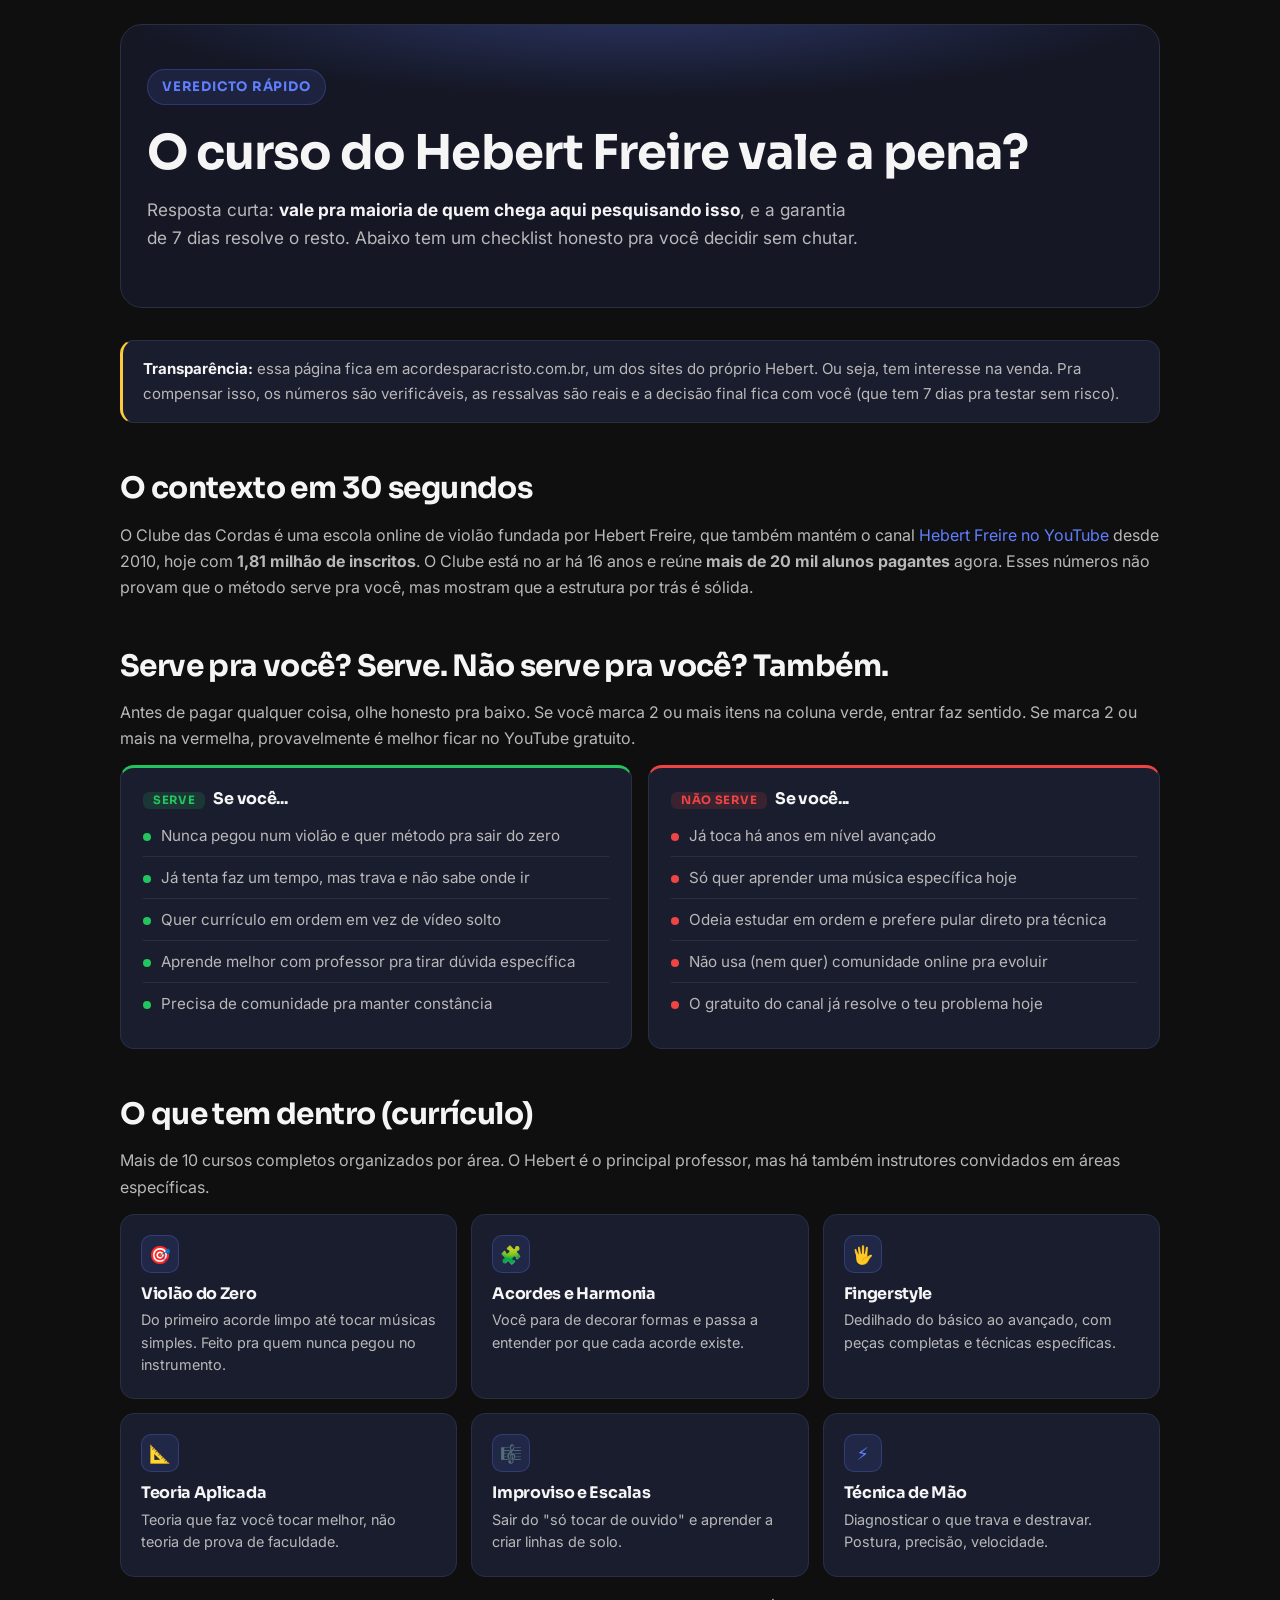
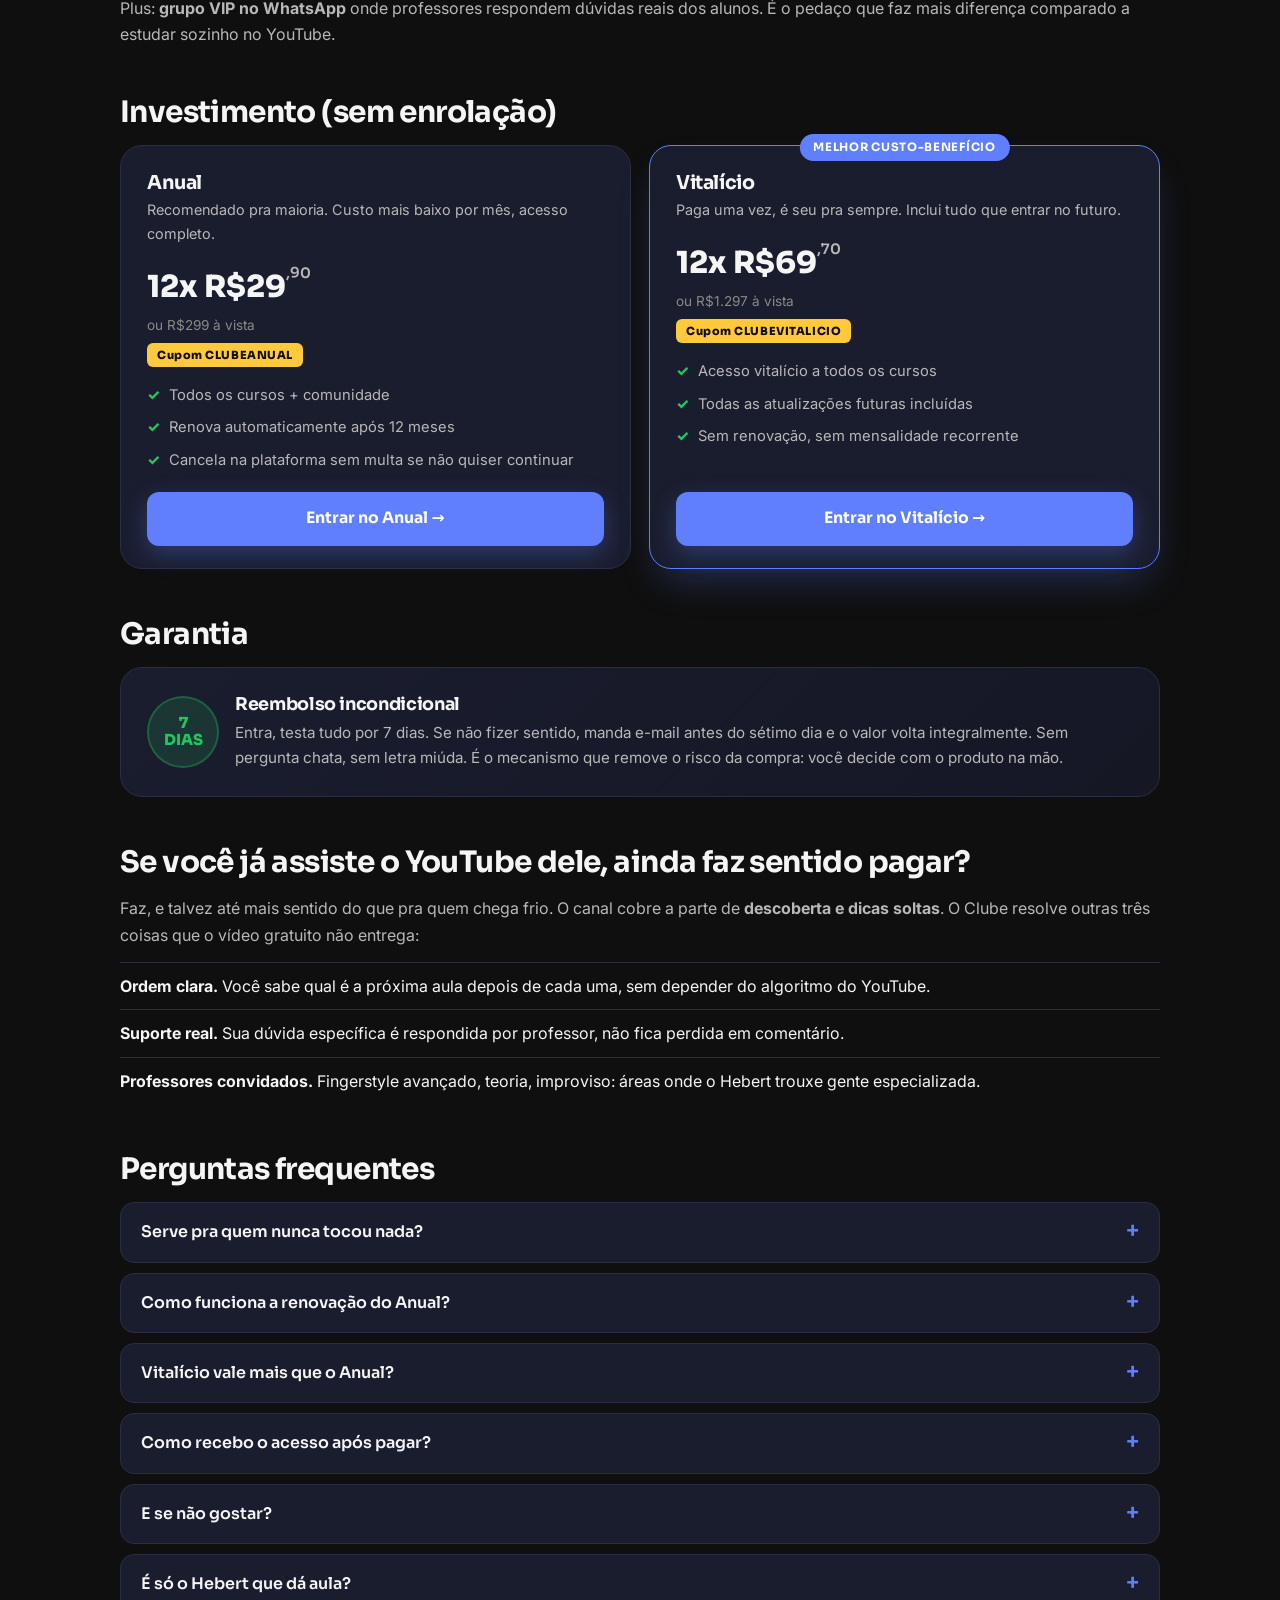
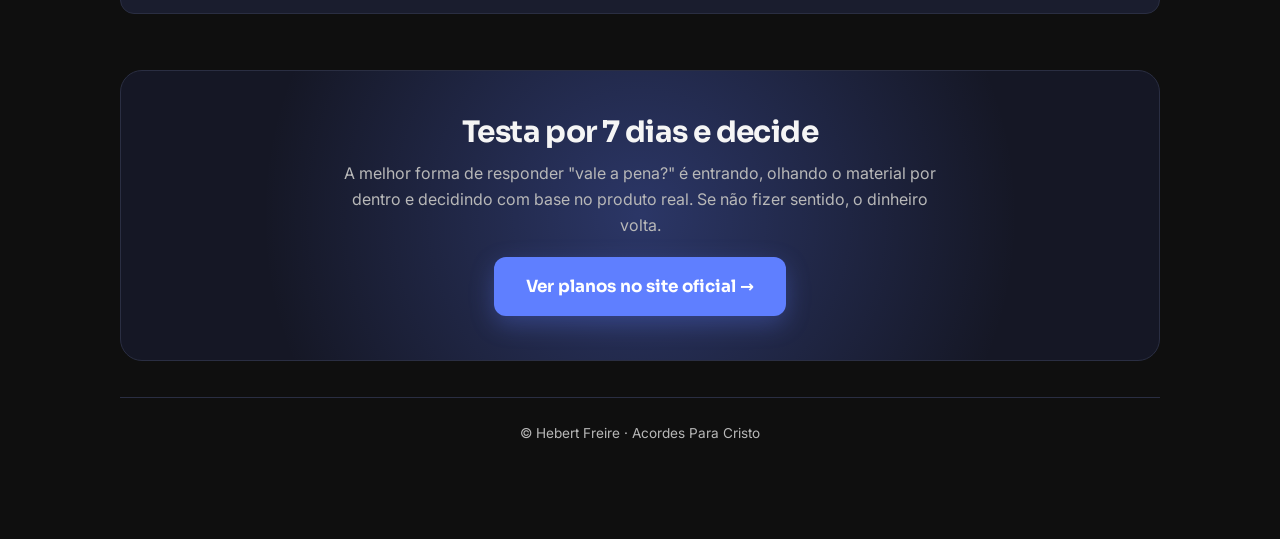
==== curso-do-hebert-freire-e-bom/index.html @ fb8b8da7 "feat: /curso-do-hebert-freire-e-bom (paleta azul APC)" ====
<!DOCTYPE html>
<html lang="pt-BR">
<head>
<meta charset="UTF-8">
<meta name="viewport" content="width=device-width,initial-scale=1,viewport-fit=cover">
<meta name="theme-color" content="#0F0F0F">
<meta http-equiv="X-Content-Type-Options" content="nosniff">
<meta name="referrer" content="strict-origin-when-cross-origin">

<title>O curso do Hebert Freire vale a pena? Análise do Clube das Cordas | Acordes Para Cristo</title>
<meta name="description" content="Análise honesta do Clube das Cordas, curso de violão do Hebert Freire. Quem se encaixa, quem não se encaixa, preços atuais (Anual e Vitalício) e como a garantia de 7 dias remove o risco.">
<meta name="author" content="Hebert Freire">
<meta name="robots" content="index,follow,max-image-preview:large">
<link rel="canonical" href="https://acordesparacristo.com.br/curso-do-hebert-freire-e-bom">

<meta property="og:type" content="article">
<meta property="og:title" content="O curso do Hebert Freire vale a pena?">
<meta property="og:description" content="Análise honesta do Clube das Cordas: quem se encaixa, preços e garantia de 7 dias.">
<meta property="og:url" content="https://acordesparacristo.com.br/curso-do-hebert-freire-e-bom">
<meta property="og:locale" content="pt_BR">

<link rel="preconnect" href="https://fonts.googleapis.com">
<link rel="preconnect" href="https://fonts.gstatic.com" crossorigin>
<link rel="stylesheet" href="https://fonts.googleapis.com/css2?family=Inter:wght@400;500;600;700&family=Sora:wght@600;700;800&display=swap">

<style>
*,*::before,*::after{box-sizing:border-box;margin:0;padding:0}
:root{
  --bg:#0F0F0F;
  --bg-alt:#151725;
  --surface:#1A1D2E;
  --border:#2A2E42;
  --text:#F5F5F5;
  --text-mute:#B8B8B8;
  --text-dim:#8A8A8A;
  --primary:#5F7FFF;
  --primary-hover:#3B5BDA;
  --primary-glow:rgba(95,127,255,.3);
  --primary-soft:rgba(95,127,255,.12);
  --primary-border:rgba(95,127,255,.25);
  --accent:#FFC93C;
  --success:#22C55E;
  --danger:#EF4444;
  --font-display:'Sora',system-ui,-apple-system,sans-serif;
  --font-body:'Inter',system-ui,-apple-system,sans-serif;
  --container:1080px;
  --radius:14px;
  --radius-lg:22px;
}
html{scroll-behavior:smooth;-webkit-text-size-adjust:100%;overflow-x:hidden}
body{background:var(--bg);color:var(--text);font-family:var(--font-body);font-size:16px;line-height:1.65;-webkit-font-smoothing:antialiased;-webkit-tap-highlight-color:transparent}
img,svg{max-width:100%;display:block;height:auto}
a{color:var(--primary);text-decoration:none;transition:color .15s}
a:hover{color:var(--primary-hover)}
h1,h2,h3{font-family:var(--font-display);font-weight:700;line-height:1.15;letter-spacing:-.02em;color:var(--text)}
h1{font-size:clamp(1.9rem,4.6vw,3rem);margin-bottom:16px}
h2{font-size:clamp(1.4rem,3.2vw,1.85rem);margin:48px 0 16px}
h3{font-size:1.15rem;margin:20px 0 8px}
p{color:var(--text-mute);margin-bottom:14px}
.wrap{max-width:var(--container);margin:0 auto;padding:24px 20px 80px}
::selection{background:var(--primary);color:#fff}

.hero{
  background:radial-gradient(ellipse 80% 55% at 50% -10%,var(--primary-glow),transparent 65%),var(--bg-alt);
  border-radius:var(--radius-lg);
  padding:44px 26px 40px;
  border:1px solid var(--border);
  margin-bottom:32px;
}
.hero .verdict{
  display:inline-flex;align-items:center;gap:8px;
  padding:6px 14px;border-radius:999px;
  background:var(--primary-soft);color:var(--primary);
  font-family:var(--font-display);font-weight:700;font-size:.82rem;
  letter-spacing:.06em;text-transform:uppercase;
  margin-bottom:20px;border:1px solid var(--primary-border);
}
.hero p.lead{color:var(--text-mute);font-size:1.08rem;max-width:720px}
.hero p.lead strong{color:var(--text)}

.note{
  background:var(--surface);border:1px solid var(--border);
  border-left:3px solid var(--accent);
  border-radius:var(--radius);
  padding:16px 20px;color:var(--text-mute);
  font-size:.94rem;margin:24px 0;
}
.note strong{color:var(--text)}

/* Matriz de decisão: 2 colunas Serve / Não serve */
.matriz{display:grid;grid-template-columns:1fr;gap:16px;margin-top:14px}
@media(min-width:768px){.matriz{grid-template-columns:1fr 1fr}}
.mcol{
  background:var(--surface);border:1px solid var(--border);
  border-radius:var(--radius);padding:22px 22px 24px;
}
.mcol--yes{border-top:3px solid var(--success)}
.mcol--no{border-top:3px solid var(--danger)}
.mcol h3{margin-top:0;font-size:1rem;color:var(--text)}
.mcol h3 .tag{
  display:inline-block;padding:2px 10px;border-radius:6px;
  font-size:.72rem;font-weight:700;letter-spacing:.06em;text-transform:uppercase;
  margin-right:8px;vertical-align:middle;
}
.mcol--yes .tag{background:rgba(34,197,94,.15);color:var(--success)}
.mcol--no .tag{background:rgba(239,68,68,.15);color:var(--danger)}
.mcol ul{list-style:none;padding:0;margin:12px 0 0}
.mcol li{padding:8px 0;border-top:1px solid var(--border);color:var(--text-mute);font-size:.95rem}
.mcol li:first-child{border-top:0;padding-top:2px}
.mcol li::before{content:'';display:inline-block;width:8px;height:8px;border-radius:50%;background:currentColor;opacity:.4;margin-right:10px;vertical-align:middle}
.mcol--yes li::before{background:var(--success);opacity:1}
.mcol--no li::before{background:var(--danger);opacity:1}

/* Currículo em grid de cards */
.curriculo{display:grid;grid-template-columns:1fr;gap:14px;margin-top:14px}
@media(min-width:768px){.curriculo{grid-template-columns:repeat(3,1fr)}}
.curso{
  background:var(--surface);border:1px solid var(--border);
  border-radius:var(--radius);padding:20px 20px 22px;
  transition:border-color .2s,transform .15s;
}
.curso:hover{border-color:var(--primary);transform:translateY(-2px)}
.curso__ico{
  width:38px;height:38px;border-radius:10px;
  background:var(--primary-soft);color:var(--primary);
  display:grid;place-items:center;margin-bottom:12px;
  font-size:1.1rem;border:1px solid var(--primary-border);
}
.curso h3{margin:0 0 6px;font-size:1rem;color:var(--text)}
.curso p{margin:0;color:var(--text-mute);font-size:.9rem;line-height:1.55}

/* Investimento: 2 planos */
.planos{display:grid;grid-template-columns:1fr;gap:18px;margin-top:14px}
@media(min-width:768px){.planos{grid-template-columns:1fr 1fr}}
.plano{
  background:var(--surface);border:1px solid var(--border);
  border-radius:var(--radius-lg);padding:26px 26px 22px;
  display:flex;flex-direction:column;position:relative;
}
.plano--top{
  border-color:var(--primary);
  background:linear-gradient(180deg,var(--primary-soft),var(--surface));
  box-shadow:0 20px 40px -12px var(--primary-glow);
}
.plano__ribbon{
  position:absolute;top:-12px;left:50%;transform:translateX(-50%);
  background:var(--primary);color:#fff;
  padding:4px 14px;border-radius:999px;
  font-family:var(--font-display);font-weight:700;
  font-size:.72rem;letter-spacing:.06em;text-transform:uppercase;
}
.plano h3{margin:0 0 4px;font-size:1.2rem}
.plano p.plano-desc{color:var(--text-mute);font-size:.9rem;margin-bottom:16px}
.preco{margin:0 0 16px}
.preco .valor{font-family:var(--font-display);font-weight:800;font-size:1.9rem;color:var(--text)}
.preco .cents{font-size:.9rem;vertical-align:top;color:var(--text-mute);font-weight:600}
.preco .por{display:block;color:var(--text-dim);font-size:.85rem;margin-top:2px}
.cupom{
  display:inline-block;padding:3px 10px;border-radius:6px;
  background:var(--accent);color:#0F0F0F;
  font-family:var(--font-display);font-weight:800;font-size:.7rem;
  letter-spacing:.05em;margin-top:6px;
}
.plano ul.plano-features{list-style:none;padding:0;margin:0 0 20px;display:grid;gap:8px}
.plano ul.plano-features li{color:var(--text-mute);font-size:.92rem;padding-left:22px;position:relative}
.plano ul.plano-features li::before{
  content:'✓';position:absolute;left:0;top:0;
  color:var(--success);font-weight:800;
}
.btn-cta{
  display:inline-block;padding:14px 22px;border-radius:12px;
  background:var(--primary);color:#fff;text-align:center;
  font-family:var(--font-display);font-weight:700;font-size:.98rem;
  text-decoration:none;transition:background .2s,transform .1s;
  box-shadow:0 8px 24px var(--primary-glow);margin-top:auto;
}
.btn-cta:hover{background:var(--primary-hover);color:#fff;transform:translateY(-2px)}

/* Bloco garantia destaque */
.garantia{
  background:linear-gradient(135deg,var(--surface),var(--bg-alt));
  border:1px solid var(--border);border-radius:var(--radius-lg);
  padding:26px 26px;display:grid;grid-template-columns:1fr;gap:16px;
  align-items:center;margin-top:16px;
}
@media(min-width:600px){.garantia{grid-template-columns:auto 1fr}}
.garantia__selo{
  width:72px;height:72px;border-radius:50%;
  background:rgba(34,197,94,.15);color:var(--success);
  display:grid;place-items:center;font-family:var(--font-display);
  font-weight:800;font-size:.95rem;line-height:1.1;text-align:center;
  border:2px solid rgba(34,197,94,.3);flex-shrink:0;
}
.garantia h3{margin:0 0 6px;font-size:1.1rem}
.garantia p{margin:0;color:var(--text-mute);font-size:.95rem}

/* FAQ */
details{
  background:var(--surface);border:1px solid var(--border);
  border-radius:var(--radius);padding:16px 20px;margin-bottom:10px;
  transition:border-color .2s;
}
details[open]{border-color:var(--primary)}
summary{cursor:pointer;list-style:none;font-family:var(--font-display);font-weight:600;font-size:1rem;color:var(--text);display:flex;justify-content:space-between;gap:16px}
summary::-webkit-details-marker{display:none}
summary::after{content:'+';color:var(--primary);font-size:1.4rem;line-height:1}
details[open] summary::after{content:'−'}
details p{margin-top:12px;color:var(--text-mute);font-size:.96rem}

/* CTA final */
.final{
  margin-top:56px;text-align:center;
  background:radial-gradient(circle at 50% 50%,var(--primary-glow),transparent 70%),var(--bg-alt);
  border:1px solid var(--border);border-radius:var(--radius-lg);
  padding:44px 28px;
}
.final h2{margin:0 0 10px}
.final p{max-width:600px;margin:0 auto 18px}
.btn-final{
  display:inline-block;padding:16px 32px;background:var(--primary);color:#fff;
  border-radius:12px;font-family:var(--font-display);font-weight:700;font-size:1.05rem;
  text-decoration:none;transition:background .2s,transform .1s;
  box-shadow:0 8px 24px var(--primary-glow);
}
.btn-final:hover{background:var(--primary-hover);color:#fff;transform:translateY(-2px)}

.foot{text-align:center;color:var(--text-dim);font-size:.85rem;margin-top:36px;padding-top:24px;border-top:1px solid var(--border)}
.foot a{color:var(--text-mute)}
</style>

<script type="application/ld+json">
{
  "@context":"https://schema.org",
  "@type":"Review",
  "itemReviewed":{"@type":"Course","name":"Clube das Cordas","provider":{"@type":"Organization","name":"Clube das Cordas","url":"https://clubdascordas.com.br"},"instructor":{"@type":"Person","name":"Hebert Freire"}},
  "author":{"@type":"Person","name":"Hebert Freire"},
  "reviewRating":{"@type":"Rating","ratingValue":"4.8","bestRating":"5"},
  "reviewBody":"Análise honesta do Clube das Cordas. Escola online de violão fundada por Hebert Freire, existe há 16 anos, mais de 20 mil alunos pagantes. Serve pra iniciantes, travados e quem quer método estruturado. Não serve pra quem já toca em nível avançado ou quer aprender apenas uma música. Investimento a partir de R$29,90/mês (Anual) ou R$69,70/mês (Vitalício), com garantia de reembolso incondicional em 7 dias.",
  "url":"https://acordesparacristo.com.br/curso-do-hebert-freire-e-bom"
}
</script>

<script type="application/ld+json">
{
  "@context":"https://schema.org",
  "@type":"FAQPage",
  "mainEntity":[
    {"@type":"Question","name":"Vale a pena pra quem tá começando do absoluto zero?","acceptedAnswer":{"@type":"Answer","text":"Sim. O curso Violão do Zero foi feito pra quem nunca pegou no instrumento, com passo a passo desde afinar até o primeiro acorde soar limpo."}},
    {"@type":"Question","name":"Quanto custa o Clube das Cordas?","acceptedAnswer":{"@type":"Answer","text":"Plano Anual: 12x de R$29,90 ou R$299 à vista com cupom CLUBEANUAL. Vitalício: 12x de R$69,70 ou R$1.297 à vista com cupom CLUBEVITALICIO."}},
    {"@type":"Question","name":"Tem garantia de reembolso?","acceptedAnswer":{"@type":"Answer","text":"Sim, 7 dias incondicional. Basta enviar e-mail antes do sétimo dia e o valor é devolvido integralmente, sem burocracia."}},
    {"@type":"Question","name":"Se já assisto o Hebert de graça no YouTube, ainda faz sentido pagar?","acceptedAnswer":{"@type":"Answer","text":"Faz sentido pra quem quer sair do estudo solto e entrar num currículo em ordem, com suporte pra dúvida e outros professores em áreas específicas como fingerstyle e teoria."}}
  ]
}
</script>
</head>
<body>

<main class="wrap">

  <section class="hero">
    <span class="verdict">Veredicto rápido</span>
    <h1>O curso do Hebert Freire vale a pena?</h1>
    <p class="lead">Resposta curta: <strong>vale pra maioria de quem chega aqui pesquisando isso</strong>, e a garantia de 7 dias resolve o resto. Abaixo tem um checklist honesto pra você decidir sem chutar.</p>
  </section>

  <div class="note">
    <strong>Transparência:</strong> essa página fica em acordesparacristo.com.br, um dos sites do próprio Hebert. Ou seja, tem interesse na venda. Pra compensar isso, os números são verificáveis, as ressalvas são reais e a decisão final fica com você (que tem 7 dias pra testar sem risco).
  </div>

  <h2>O contexto em 30 segundos</h2>
  <p>O Clube das Cordas é uma escola online de violão fundada por Hebert Freire, que também mantém o canal <a href="https://www.youtube.com/@HebertFreire" rel="noopener">Hebert Freire no YouTube</a> desde 2010, hoje com <strong>1,81 milhão de inscritos</strong>. O Clube está no ar há 16 anos e reúne <strong>mais de 20 mil alunos pagantes</strong> agora. Esses números não provam que o método serve pra você, mas mostram que a estrutura por trás é sólida.</p>

  <h2>Serve pra você? Serve. Não serve pra você? Também.</h2>
  <p>Antes de pagar qualquer coisa, olhe honesto pra baixo. Se você marca 2 ou mais itens na coluna verde, entrar faz sentido. Se marca 2 ou mais na vermelha, provavelmente é melhor ficar no YouTube gratuito.</p>

  <div class="matriz">
    <div class="mcol mcol--yes">
      <h3><span class="tag">Serve</span>Se você...</h3>
      <ul>
        <li>Nunca pegou num violão e quer método pra sair do zero</li>
        <li>Já tenta faz um tempo, mas trava e não sabe onde ir</li>
        <li>Quer currículo em ordem em vez de vídeo solto</li>
        <li>Aprende melhor com professor pra tirar dúvida específica</li>
        <li>Precisa de comunidade pra manter constância</li>
      </ul>
    </div>
    <div class="mcol mcol--no">
      <h3><span class="tag">Não serve</span>Se você...</h3>
      <ul>
        <li>Já toca há anos em nível avançado</li>
        <li>Só quer aprender uma música específica hoje</li>
        <li>Odeia estudar em ordem e prefere pular direto pra técnica</li>
        <li>Não usa (nem quer) comunidade online pra evoluir</li>
        <li>O gratuito do canal já resolve o teu problema hoje</li>
      </ul>
    </div>
  </div>

  <h2>O que tem dentro (currículo)</h2>
  <p>Mais de 10 cursos completos organizados por área. O Hebert é o principal professor, mas há também instrutores convidados em áreas específicas.</p>
  <div class="curriculo">
    <div class="curso"><div class="curso__ico">🎯</div><h3>Violão do Zero</h3><p>Do primeiro acorde limpo até tocar músicas simples. Feito pra quem nunca pegou no instrumento.</p></div>
    <div class="curso"><div class="curso__ico">🧩</div><h3>Acordes e Harmonia</h3><p>Você para de decorar formas e passa a entender por que cada acorde existe.</p></div>
    <div class="curso"><div class="curso__ico">🖐️</div><h3>Fingerstyle</h3><p>Dedilhado do básico ao avançado, com peças completas e técnicas específicas.</p></div>
    <div class="curso"><div class="curso__ico">📐</div><h3>Teoria Aplicada</h3><p>Teoria que faz você tocar melhor, não teoria de prova de faculdade.</p></div>
    <div class="curso"><div class="curso__ico">🎼</div><h3>Improviso e Escalas</h3><p>Sair do "só tocar de ouvido" e aprender a criar linhas de solo.</p></div>
    <div class="curso"><div class="curso__ico">⚡</div><h3>Técnica de Mão</h3><p>Diagnosticar o que trava e destravar. Postura, precisão, velocidade.</p></div>
  </div>
  <p style="margin-top:18px">Plus: <strong>grupo VIP no WhatsApp</strong> onde professores respondem dúvidas reais dos alunos. É o pedaço que faz mais diferença comparado a estudar sozinho no YouTube.</p>

  <h2>Investimento (sem enrolação)</h2>
  <div class="planos">
    <div class="plano">
      <h3>Anual</h3>
      <p class="plano-desc">Recomendado pra maioria. Custo mais baixo por mês, acesso completo.</p>
      <div class="preco">
        <span class="valor">12x R$29<span class="cents">,90</span></span>
        <span class="por">ou R$299 à vista</span>
        <span class="cupom">Cupom CLUBEANUAL</span>
      </div>
      <ul class="plano-features">
        <li>Todos os cursos + comunidade</li>
        <li>Renova automaticamente após 12 meses</li>
        <li>Cancela na plataforma sem multa se não quiser continuar</li>
      </ul>
      <a class="btn-cta" href="https://sun.eduzz.com/39VJGA1B9R?cupom=CLUBEANUAL" rel="noopener">Entrar no Anual →</a>
    </div>
    <div class="plano plano--top">
      <span class="plano__ribbon">Melhor custo-benefício</span>
      <h3>Vitalício</h3>
      <p class="plano-desc">Paga uma vez, é seu pra sempre. Inclui tudo que entrar no futuro.</p>
      <div class="preco">
        <span class="valor">12x R$69<span class="cents">,70</span></span>
        <span class="por">ou R$1.297 à vista</span>
        <span class="cupom">Cupom CLUBEVITALICIO</span>
      </div>
      <ul class="plano-features">
        <li>Acesso vitalício a todos os cursos</li>
        <li>Todas as atualizações futuras incluídas</li>
        <li>Sem renovação, sem mensalidade recorrente</li>
      </ul>
      <a class="btn-cta" href="https://sun.eduzz.com/6W4VJ6AN0Z?cupom=CLUBEVITALICIO" rel="noopener">Entrar no Vitalício →</a>
    </div>
  </div>

  <h2>Garantia</h2>
  <div class="garantia">
    <div class="garantia__selo">7<br>DIAS</div>
    <div>
      <h3>Reembolso incondicional</h3>
      <p>Entra, testa tudo por 7 dias. Se não fizer sentido, manda e-mail antes do sétimo dia e o valor volta integralmente. Sem pergunta chata, sem letra miúda. É o mecanismo que remove o risco da compra: você decide com o produto na mão.</p>
    </div>
  </div>

  <h2>Se você já assiste o YouTube dele, ainda faz sentido pagar?</h2>
  <p>Faz, e talvez até mais sentido do que pra quem chega frio. O canal cobre a parte de <strong>descoberta e dicas soltas</strong>. O Clube resolve outras três coisas que o vídeo gratuito não entrega:</p>
  <ul style="list-style:none;padding:0;margin:12px 0">
    <li style="padding:10px 0;border-top:1px solid var(--border)"><strong>Ordem clara.</strong> Você sabe qual é a próxima aula depois de cada uma, sem depender do algoritmo do YouTube.</li>
    <li style="padding:10px 0;border-top:1px solid var(--border)"><strong>Suporte real.</strong> Sua dúvida específica é respondida por professor, não fica perdida em comentário.</li>
    <li style="padding:10px 0;border-top:1px solid var(--border)"><strong>Professores convidados.</strong> Fingerstyle avançado, teoria, improviso: áreas onde o Hebert trouxe gente especializada.</li>
  </ul>

  <h2>Perguntas frequentes</h2>

  <details>
    <summary>Serve pra quem nunca tocou nada?</summary>
    <p>Sim. O curso <strong>Violão do Zero</strong> foi desenhado pra literalmente quem nunca pegou no instrumento. Vai do "como afinar" até tocar músicas simples.</p>
  </details>

  <details>
    <summary>Como funciona a renovação do Anual?</summary>
    <p>Renova sozinho depois de 12 meses. Se decidir não continuar, é só cancelar na plataforma antes da renovação. Sem multa, sem burocracia.</p>
  </details>

  <details>
    <summary>Vitalício vale mais que o Anual?</summary>
    <p>Compara: 3 anos de Anual sai por cerca de R$897 (R$299 × 3). Vitalício à vista sai R$1.297. Se você planeja usar por 4 anos ou mais, o Vitalício compensa. Pra dúvida, o Anual é a porta de entrada com menor compromisso.</p>
  </details>

  <details>
    <summary>Como recebo o acesso após pagar?</summary>
    <p>Liberação imediata. Depois do pagamento (Pix cai na hora, cartão libera em segundos), você recebe login por e-mail e já pode entrar em todos os cursos.</p>
  </details>

  <details>
    <summary>E se não gostar?</summary>
    <p>Manda um e-mail em até 7 dias e o valor é devolvido integralmente. Foi feito pra você decidir com o produto na mão.</p>
  </details>

  <details>
    <summary>É só o Hebert que dá aula?</summary>
    <p>O Hebert é o principal, mas ele convidou professores especialistas em áreas específicas (fingerstyle, teoria musical, técnica avançada). Você entra numa escola, não só num canal de um professor.</p>
  </details>

  <section class="final">
    <h2>Testa por 7 dias e decide</h2>
    <p>A melhor forma de responder "vale a pena?" é entrando, olhando o material por dentro e decidindo com base no produto real. Se não fizer sentido, o dinheiro volta.</p>
    <a class="btn-final" href="https://clubdascordas.com.br" rel="noopener">Ver planos no site oficial →</a>
  </section>

  <footer class="foot">
    <p>© Hebert Freire · <a href="https://acordesparacristo.com.br">Acordes Para Cristo</a></p>
  </footer>

</main>

</body>
</html>
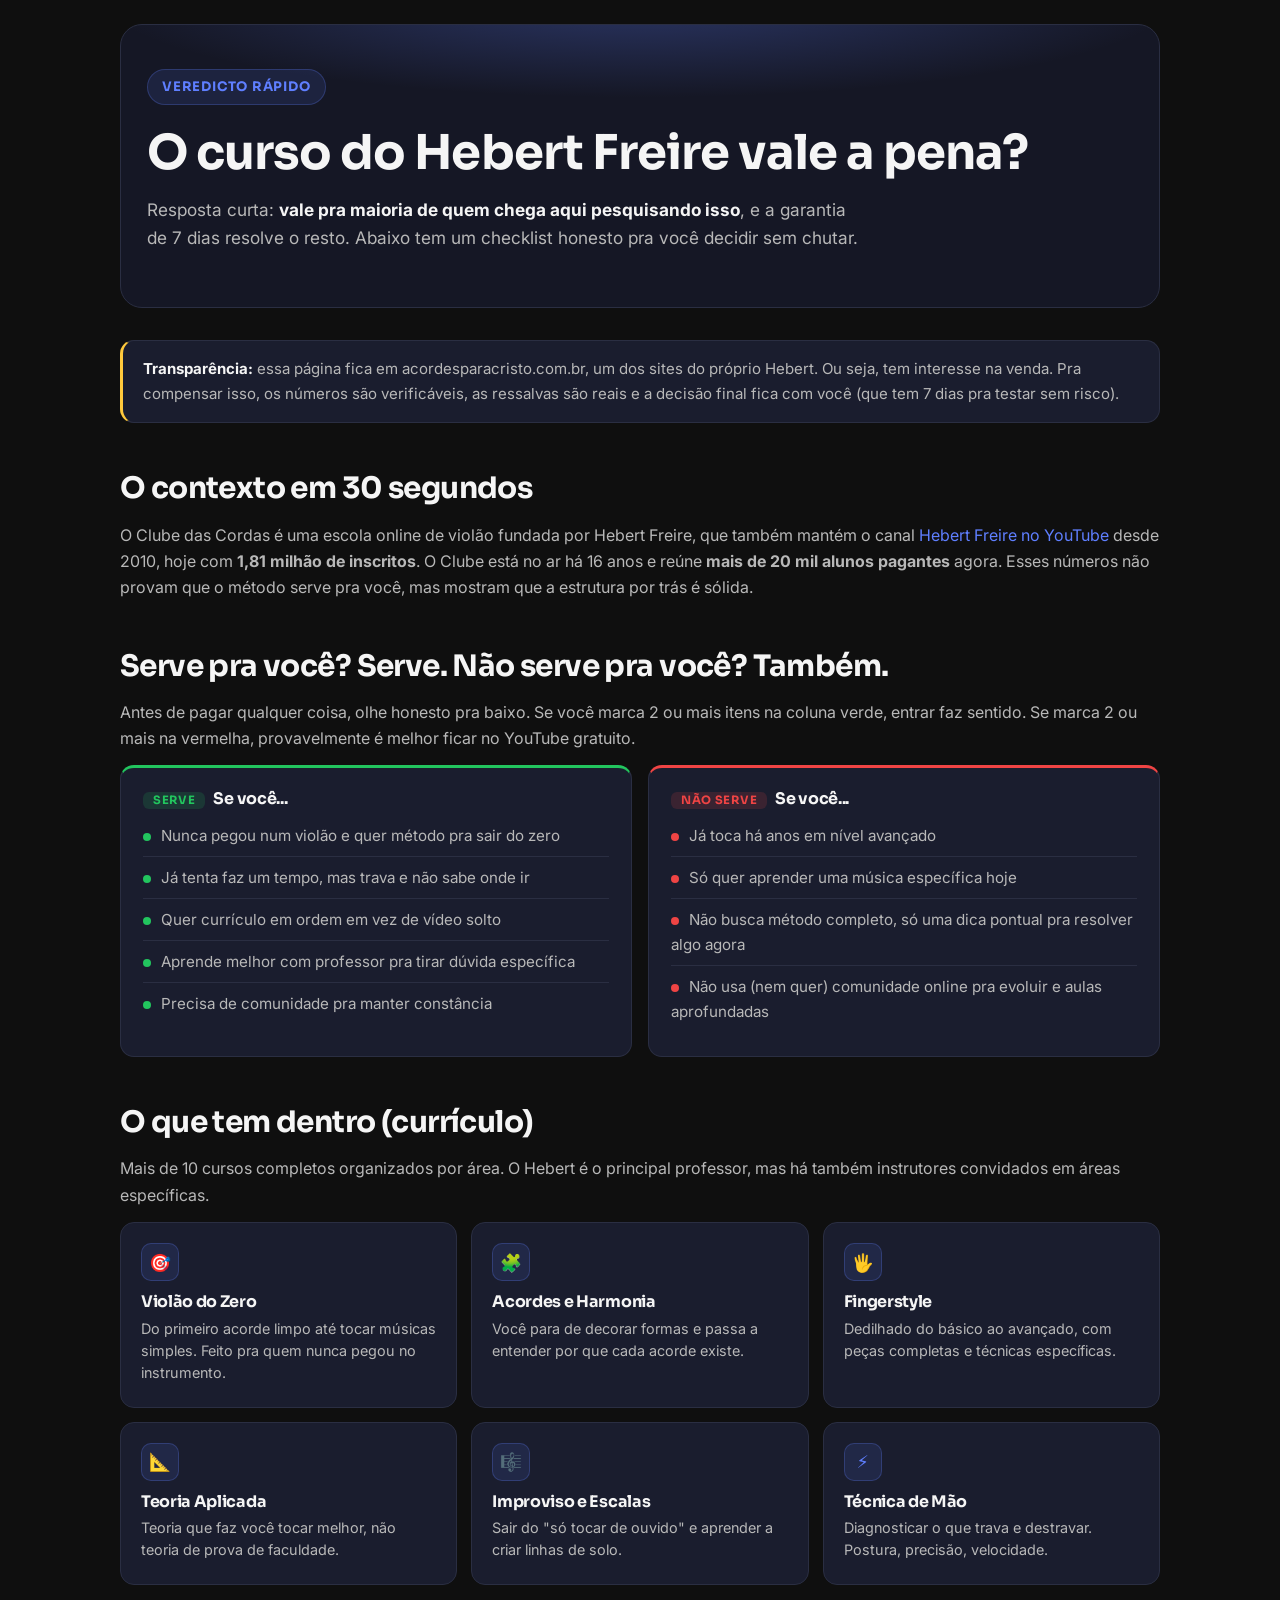
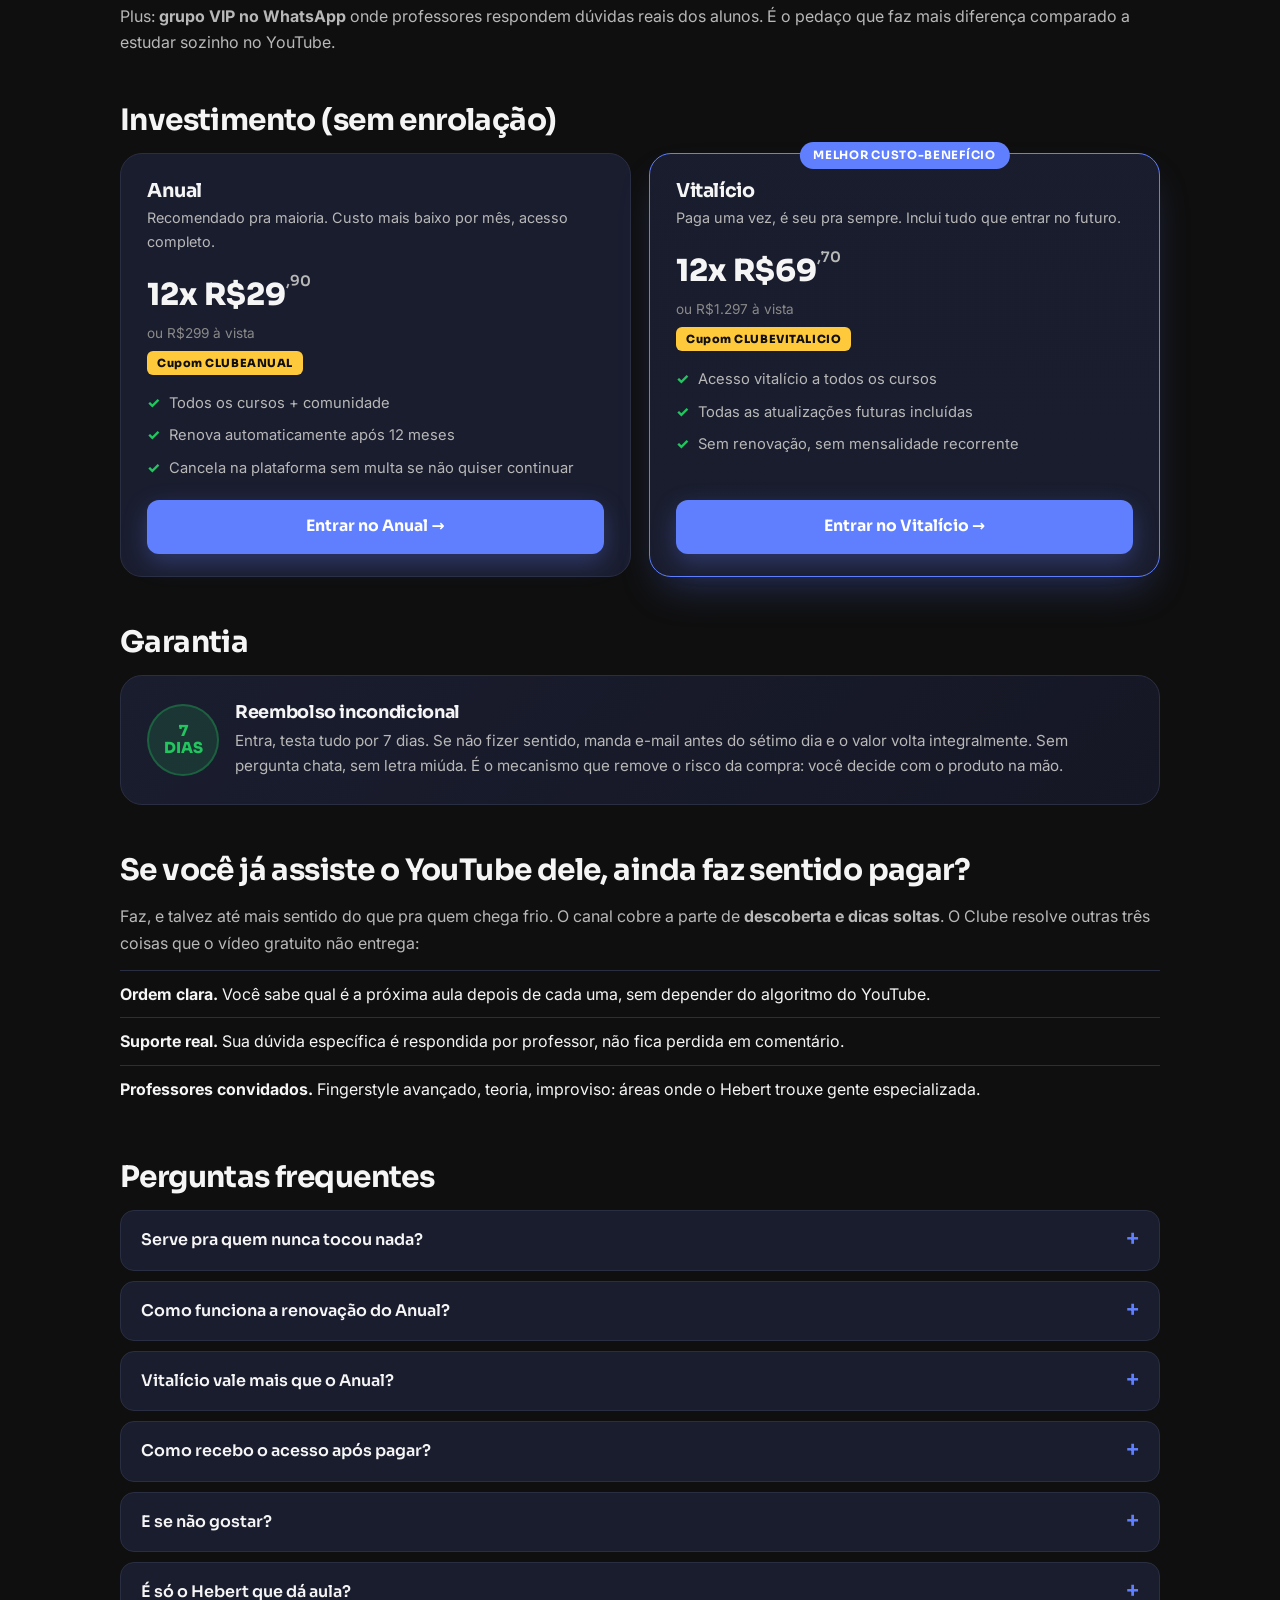
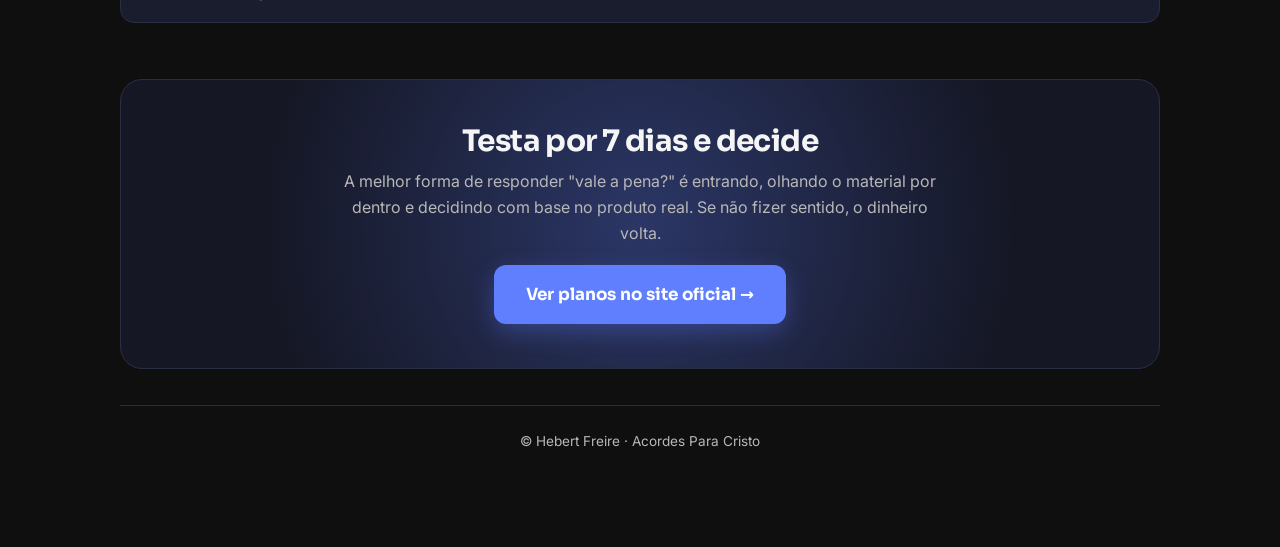
==== commit d9dd73a8: "copy: ajusta matriz "nao serve"" ====
--- a/curso-do-hebert-freire-e-bom/index.html
+++ b/curso-do-hebert-freire-e-bom/index.html
@@ -289,9 +289,8 @@
       <ul>
         <li>Já toca há anos em nível avançado</li>
         <li>Só quer aprender uma música específica hoje</li>
-        <li>Odeia estudar em ordem e prefere pular direto pra técnica</li>
-        <li>Não usa (nem quer) comunidade online pra evoluir</li>
-        <li>O gratuito do canal já resolve o teu problema hoje</li>
+        <li>Não busca método completo, só uma dica pontual pra resolver algo agora</li>
+        <li>Não usa (nem quer) comunidade online pra evoluir e aulas aprofundadas</li>
       </ul>
     </div>
   </div>
